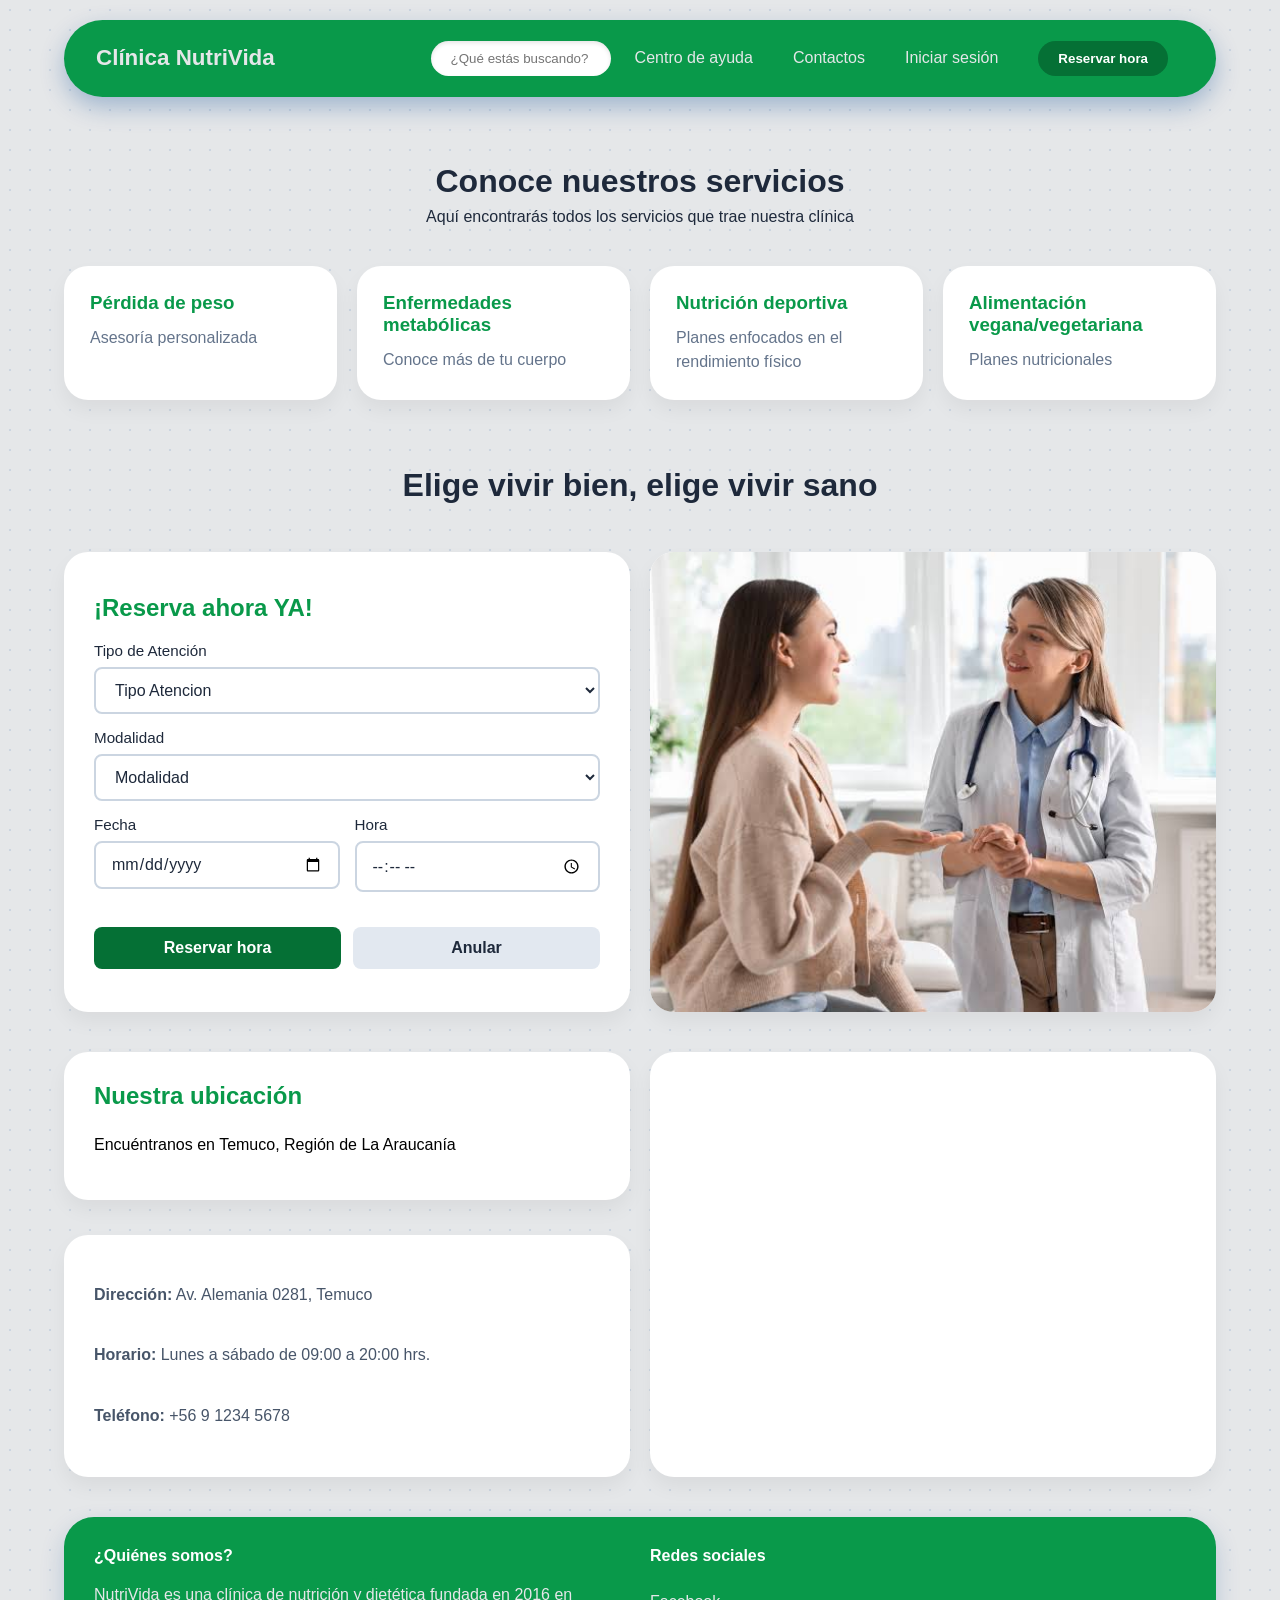
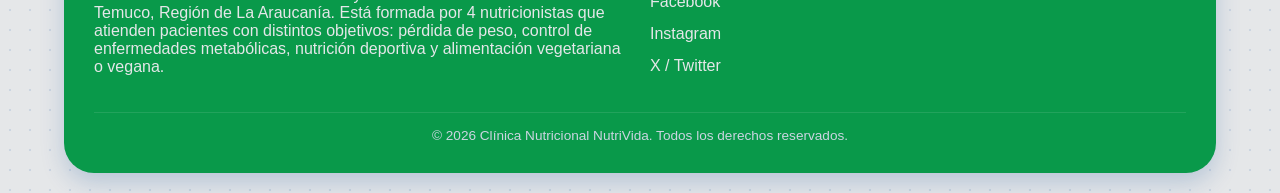
==== html/index.html @ 50902f54 "fixeando" ====
<!DOCTYPE html>
<html lang="es">
<head>
    <meta charset="UTF-8">
    <meta name="viewport" content="width=device-width, initial-scale=1.0">
    <link rel="stylesheet" href="../css/styles.css">
    <link rel="icon" type="image/png" href="../img/Gemini_Generated_Image_iem1bjiem1bjiem1.png">
    <title>Clínica Nutricional NutriVida</title>
</head>
<body>
    <header>
        <h1 class="TituloPagina">Clínica NutriVida</h1>

        <input type="checkbox" id="menu-toggle" class="menu-toggle" hidden>
        <label for="menu-toggle" class="menu-btn" aria-label="Abrir menú">
            <span></span>
            <span></span>
            <span></span>
        </label>

        <div class="contenedor-header">
            <nav>
                <input type="text" class="Buscador" placeholder="¿Qué estás buscando?" aria-label="Buscar">
                <a href="#">Centro de ayuda</a>
                <a href="#">Contactos</a>
                
                <a href="iniciarSesion.html">Iniciar sesión</a>

                <a href="iniciarSesion.html">
                    <button type="button">Reservar hora</button>
                </a>
            </nav>
        </div>
    </header>

    <main class="contenedor-principal">
        <section class="seccion-titulo">
            <h2>Conoce nuestros servicios</h2>
            <p>Aquí encontrarás todos los servicios que trae nuestra clínica</p>
        </section>

        <section class="grid-servicios">
            <article class="tarjeta-servicio">
                <h3>Pérdida de peso</h3>
                <p>Asesoría personalizada</p>
            </article>

            <article class="tarjeta-servicio">
                <h3>Enfermedades metabólicas</h3>
                <p>Conoce más de tu cuerpo</p>
            </article>

            <article class="tarjeta-servicio">
                <h3>Nutrición deportiva</h3>
                <p>Planes enfocados en el rendimiento físico</p>
            </article>

            <article class="tarjeta-servicio">
                <h3>Alimentación vegana/vegetariana</h3>
                <p>Planes nutricionales</p>
            </article>
        </section>

        <section class="seccion-titulo">
            <h2>Elige vivir bien, elige vivir sano</h2>
        </section>

        <section class="contenedor-reserva">
            <article class="tarjeta-formulario">
                <h2>¡Reserva ahora YA!</h2>
                
                <form action="iniciarSesion.html" method="GET">
                    <div class="form-group">
                        <label for="TipoAtencion">Tipo de Atención</label>
                        <select name="TipoAtencion" id="TipoAtencion" required>
                            <option value="" disabled selected>Tipo Atencion</option>
                            <option value="perdida_peso">Pérdida de Peso</option>
                            <option value="enfermedades_metabolica">Enfermedades Metabólica</option>
                            <option value="nutricion_deportiva">Nutrición Deportiva</option>
                            <option value="nutricion_veggie">Nutrición Veggie</option>
                        </select>
                    </div>
                    
                    <div class="form-group">
                        <label for="Modalidad">Modalidad</label>
                        <select name="Modalidad" id="Modalidad" required>
                            <option value="" disabled selected>Modalidad</option>
                            <option value="presencial">Presencial</option>
                            <option value="domicilio">A domicilio</option>
                        </select>
                    </div>

                    <div class="form-row">
                        <div class="form-group">
                            <label for="fecha">Fecha</label>
                            <input type="date" id="fecha" name="Fecha" required />
                        </div>
                        <div class="form-group">
                            <label for="hora">Hora</label>
                            <input type="time" id="hora" name="hora" required />
                        </div>
                    </div>

                    <div class="botones-formulario">
                        <button type="submit" class="btn-reservar">Reservar hora</button>
                        <button type="reset" class="btn-anular">Anular</button>
                    </div>
                </form>
            </article>

            <article class="tarjeta-imagen">
                <img src="../img/images.jpg" alt="Imagen index">
            </article>
        </section>

        <section class="contenedor-ubicacion">
            <article class="tarjeta-ubicacion">
                <h2>Nuestra ubicación</h2>
                <p>Encuéntranos en Temuco, Región de La Araucanía</p>
            </article>

            <article class="tarjeta-ubicacion detalle-contacto">
                <p>
                    <strong>Dirección:</strong> Av. Alemania 0281, Temuco
                </p>
                <p>
                    <strong>Horario:</strong> Lunes a sábado de 09:00 a 20:00 hrs.
                </p>
                <p>
                    <strong>Teléfono:</strong> +56 9 1234 5678
                </p>
            </article>

            <article class="tarjeta-mapa">
                <iframe src="https://www.google.com/maps/embed?pb=!1m18!1m12!1m3!1d99600.31571278397!2d-72.68512200540458!3d-38.7290605803464!2m3!1f0!2f0!3f0!3m2!1i1024!2i768!4f13.1!3m3!1m2!1s0x9614d54fd3031fb5%3A0xb4bd7a18e104cbf6!2sClinica%20RedSalud%20Mayor%20de%20Temuco%20-%20Servicios%20de%20Urgencia%2024%20horas!5e0!3m2!1ses!2scl!4v1788279109929!5m2!1ses!2scl" width="600" height="450" style="border:0;" allowfullscreen="" loading="lazy" referrerpolicy="strict-origin-when-cross-origin"></iframe>
            </article>
        </section>
    </main>

    <footer class="footer-flotante">
        <div class="columna-footer">
            <h4>¿Quiénes somos?</h4>
            <p>
                NutriVida es una clínica de nutrición y dietética fundada en 2016 en Temuco, Región de La
                Araucanía. Está formada por 4 nutricionistas que atienden pacientes con distintos objetivos:
                pérdida de peso, control de enfermedades metabólicas, nutrición deportiva y alimentación
                vegetariana o vegana.
            </p>
        </div>

        <div class="columna-footer">
            <h4>Redes sociales</h4>
            <ul class="redes-lista">
                <li><a href="#">Facebook</a></li>
                <li><a href="#">Instagram</a></li>
                <li><a href="#">X / Twitter</a></li>
            </ul>
        </div>

        <div class="footer-copy">
            <p>&copy; 2026 Clínica Nutricional NutriVida. Todos los derechos reservados.</p>
        </div>
    </footer>
</body>
</html>
---- css/styles.css ----
:root {
    --color-principal: #09994a;
    --texto-principal: #e5e7e9;
    --color-boton: #057035;
}

*,
*::before,
*::after {
    box-sizing: border-box;
}

body {
    margin: 0;
    font-family: 'Segoe UI', Tahoma, Geneva, Verdana, sans-serif;
    background: #e5e7e9;
    background-image: radial-gradient(#cbd5e1 1px, transparent 1px);
    background-size: 20px 20px;
}

header {
    background-color: var(--color-principal);
    color: var(--texto-principal);
    margin: 20px auto;
    width: 90%;
    max-width: 1200px;
    border-radius: 50px;
    padding: 0.8rem 2rem;
    box-shadow: 0 10px 25px rgba(0, 68, 145, 0.3);
    position: sticky;
    top: 20px;
    z-index: 1000;
    display: flex;
    justify-content: space-between;
    align-items: center;
    flex-wrap: wrap;
    gap: 12px;
}

.TituloPagina {
    font-size: 1.4rem;
    font-weight: bold;
    color: var(--texto-principal);
    margin: 0;
}

.contenedor-header {
    display: flex;
    align-items: center;
}

header nav {
    display: flex;
    align-items: center;
    flex-wrap: wrap;
    gap: 8px;
}

header nav a {
    color: var(--texto-principal);
    text-decoration: none;
    font-weight: 500;
    padding: 8px 16px;
    border-radius: 20px;
    transition: background-color 0.3s ease;
    white-space: nowrap;
}

header nav a:hover {
    background-color: rgba(255, 255, 255, 0.12);
}

.menu-btn {
    display: none;
    flex-direction: column;
    justify-content: center;
    gap: 5px;
    cursor: pointer;
    padding: 8px;
}

.menu-btn span {
    display: block;
    width: 22px;
    height: 2px;
    background: var(--texto-principal);
    border-radius: 2px;
}

.Buscador {
    padding: 10px 20px;
    border-radius: 30px;
    border: none;
    outline: none;
    width: 180px;
    max-width: 100%;
    box-shadow: inset 0 2px 4px rgba(0, 0, 0, 0.1);
}

header nav button {
    background-color: var(--color-boton);
    color: white;
    border: none;
    padding: 10px 20px;
    border-radius: 30px;
    font-weight: bold;
    cursor: pointer;
    white-space: nowrap;
}

header nav button:hover {
    filter: brightness(1.08);
}

.contenedor-principal {
    width: 90%;
    max-width: 1200px;
    margin: 40px auto;
    display: flex;
    flex-direction: column;
    gap: 40px;
}

.seccion-titulo {
    text-align: center;
    color: #1e293b;
}

.seccion-titulo h2 {
    font-size: 2rem;
    margin-bottom: 8px;
}

.seccion-titulo p {
    margin: 0;
}

.grid-servicios {
    display: grid;
    grid-template-columns: repeat(auto-fit, minmax(240px, 1fr));
    gap: 20px;
}

.tarjeta-servicio {
    background-color: #ffffff;
    padding: 25px;
    border-radius: 24px;
    box-shadow: 0 10px 20px rgba(0, 0, 0, 0.05);
    border: 1px solid rgba(255, 255, 255, 0.8);
    transition: transform 0.3s ease, box-shadow 0.3s ease;
}

.tarjeta-servicio:hover {
    transform: translateY(-8px);
    box-shadow: 0 15px 30px rgba(0, 68, 145, 0.12);
}

.tarjeta-servicio h3 {
    color: var(--color-principal);
    margin-top: 0;
    margin-bottom: 12px;
}

.tarjeta-servicio p {
    color: #64748b;
    line-height: 1.5;
    margin: 0;
}

form {
    display: flex;
    flex-direction: column;
    gap: 15px;
}

.contenedor-reserva {
    display: grid;
    grid-template-columns: 1fr 1fr;
    gap: 20px;
}

.tarjeta-formulario {
    background-color: #ffffff;
    padding: 30px;
    border-radius: 24px;
    box-shadow: 0 10px 20px rgba(0, 0, 0, 0.05);
    display: flex;
    flex-direction: column;
    justify-content: center;
}

.tarjeta-formulario h2 {
    color: var(--color-principal);
    margin-top: 0;
    margin-bottom: 20px;
}

.tarjeta-imagen {
    background: white;
    border-radius: 24px;
    overflow: hidden;
    box-shadow: 0 10px 20px rgba(0, 0, 0, 0.05);
    display: flex;
    flex-direction: column;
    justify-content: flex-start;
}

.tarjeta-imagen img {
    width: 100%;
    height: 460px;
    object-fit: cover;
    display: block;
}

.form-group {
    display: flex;
    flex-direction: column;
    gap: 8px;
}

.form-row {
    display: grid;
    grid-template-columns: 1fr 1fr;
    gap: 15px;
}

label {
    color: #1e293b;
    font-weight: 500;
    font-size: 0.95rem;
}

select,
input[type="date"],
input[type="time"] {
    padding: 12px 15px;
    border: 2px solid #cbd5e1;
    border-radius: 8px;
    font-size: 1rem;
    font-family: inherit;
    color: #1e293b;
    background-color: #ffffff;
    transition: border-color 0.3s ease, box-shadow 0.3s ease;
    cursor: pointer;
}

select:hover,
input[type="date"]:hover,
input[type="time"]:hover {
    border-color: var(--color-principal);
}

select:focus,
input[type="date"]:focus,
input[type="time"]:focus {
    outline: none;
    border-color: var(--color-principal);
    box-shadow: 0 0 0 3px rgba(9, 153, 74, 0.1);
}

select option {
    color: #1e293b;
    background-color: #ffffff;
}

.botones-formulario {
    display: flex;
    gap: 12px;
    justify-content: flex-start;
    margin-top: 20px;
}

.btn-reservar,
.btn-anular {
    padding: 12px 24px;
    border: none;
    border-radius: 8px;
    font-size: 1rem;
    font-weight: 600;
    cursor: pointer;
    transition: all 0.3s ease;
    flex: 1;
}

.btn-reservar {
    background-color: var(--color-boton);
    color: white;
}

.btn-reservar:hover {
    filter: brightness(1.1);
    transform: translateY(-2px);
}

.btn-anular {
    background-color: #e2e8f0;
    color: #1e293b;
}

.btn-anular:hover {
    background-color: #cbd5e1;
    transform: translateY(-2px);
}

.contenedor-ubicacion {
    display: grid;
    grid-template-columns: 1fr 1fr;
    gap: 20px;
}

.tarjeta-ubicacion {
    background: white;
    padding: 30px;
    border-radius: 24px;
    box-shadow: 0 10px 20px rgba(0, 0, 0, 0.05);
    display: flex;
    flex-direction: column;
    justify-content: center;
}

.tarjeta-ubicacion h2 {
    color: var(--color-principal);
    margin-top: 0;
    margin-bottom: 10px;
}

.detalle-contacto {
    margin-top: 15px;
    line-height: 1.8;
    color: #475569;
}

.tarjeta-mapa {
    grid-column: 2;
    grid-row: 1 / span 2;
    background: white;
    border-radius: 24px;
    overflow: hidden;
    box-shadow: 0 10px 20px rgba(0, 0, 0, 0.05);
    min-height: 280px;
}

.tarjeta-mapa iframe {
    width: 100%;
    height: 100%;
    min-height: 280px;
    display: block;
    border: 0;
}

.FotoPrincipal img{
    grid-column: 1;
    grid-row: 1 / span 2;
    background: white;
    border-radius: 24px;
    overflow: hidden;
    box-shadow: 0 10px 20px rgba(0, 0, 0, 0.05);
    min-height: 280px;
}

.footer-flotante {
    width: 90%;
    max-width: 1200px;
    margin: 40px auto 20px auto;
    background-color: var(--color-principal);
    color: var(--texto-principal);
    padding: 30px;
    border-radius: 30px;
    display: flex;
    flex-wrap: wrap;
    justify-content: space-between;
    gap: 20px;
    box-shadow: 0 10px 25px rgba(0, 68, 145, 0.2);
}

.columna-footer {
    flex: 1 1 280px;
}

.columna-footer h4 {
    margin-top: 0;
    color: #ffffff;
}

.redes-lista {
    list-style: none;
    padding: 0;
    margin: 0;
}

.redes-lista li a {
    color: var(--texto-principal);
    text-decoration: none;
    line-height: 2;
    transition: color 0.2s;
}

.redes-lista li a:hover {
    color: #ffffff;
}

.footer-copy {
    flex-basis: 100%;
    width: 100%;
    text-align: center;
    border-top: 1px solid rgba(255, 255, 255, 0.1);
    padding-top: 15px;
    font-size: 0.85rem;
    color: #cbd5e1;
}

.footer-copy p {
    margin: 0;
}

@media (max-width: 900px) {
    header {
        border-radius: 28px;
        padding: 0.8rem 1.2rem;
    }

    .seccion-titulo h2 {
        font-size: 1.6rem;
    }
}

@media (max-width: 768px) {
    header {
        top: 12px;
        margin: 12px auto;
        border-radius: 24px;
        align-items: center;
    }

    .menu-btn {
        display: flex;
        margin-left: auto;
    }

    .contenedor-header {
        display: none;
        width: 100%;
    }

    .menu-toggle:checked ~ .contenedor-header {
        display: block;
    }

    header nav {
        flex-direction: column;
        align-items: stretch;
        width: 100%;
        padding: 8px 0 12px;
    }

    .Buscador,
    header nav a,
    header nav button {
        width: 100%;
        text-align: center;
    }

    .contenedor-principal {
        margin: 24px auto;
        gap: 24px;
    }

    .grid-servicios {
        grid-template-columns: 1fr;
    }

    .tarjeta-servicio:hover {
        transform: none;
    }

    .contenedor-ubicacion {
        grid-template-columns: 1fr;
    }

    .tarjeta-mapa {
        grid-column: auto;
        grid-row: auto;
    }

    .contenedor-reserva {
        grid-template-columns: 1fr;
    }

    form {
        grid-template-columns: 1fr 1fr;
        gap: 10px;
    }

    .form-group:nth-child(5),
    .form-group:nth-child(6),
    .botones-formulario {
        grid-column: 1 / 3;
    }

    .tarjeta-formulario,
    .tarjeta-imagen,
    .tarjeta-ubicacion,
    .tarjeta-mapa,
    .footer-flotante {
        border-radius: 20px;
    }

    .footer-flotante {
        padding: 24px 20px;
        margin: 24px auto 16px;
    }
}

@media (max-width: 480px) {
    header {
        width: 94%;
        padding: 0.7rem 1rem;
    }

    .TituloPagina {
        font-size: 1.15rem;
    }

    .contenedor-principal,
    .footer-flotante {
        width: 94%;
    }

    .seccion-titulo h2 {
        font-size: 1.4rem;
    }

    .tarjeta-servicio,
    .tarjeta-ubicacion,
    .tarjeta-formulario {
        padding: 15px;
    }

    .tarjeta-mapa iframe {
        min-height: 220px;
    }

    form {
        grid-template-columns: 1fr;
        gap: 8px;
    }

    .form-group:nth-child(5),
    .form-group:nth-child(6),
    .botones-formulario {
        grid-column: auto;
    }

    .botones-formulario {
        flex-direction: column;
    }

    .btn-reservar,
    .btn-anular {
        width: 100%;
    }

    .tarjeta-imagen img {
        height: 220px;
    }

    .tarjeta-formulario {
        min-height: auto;
    }
}
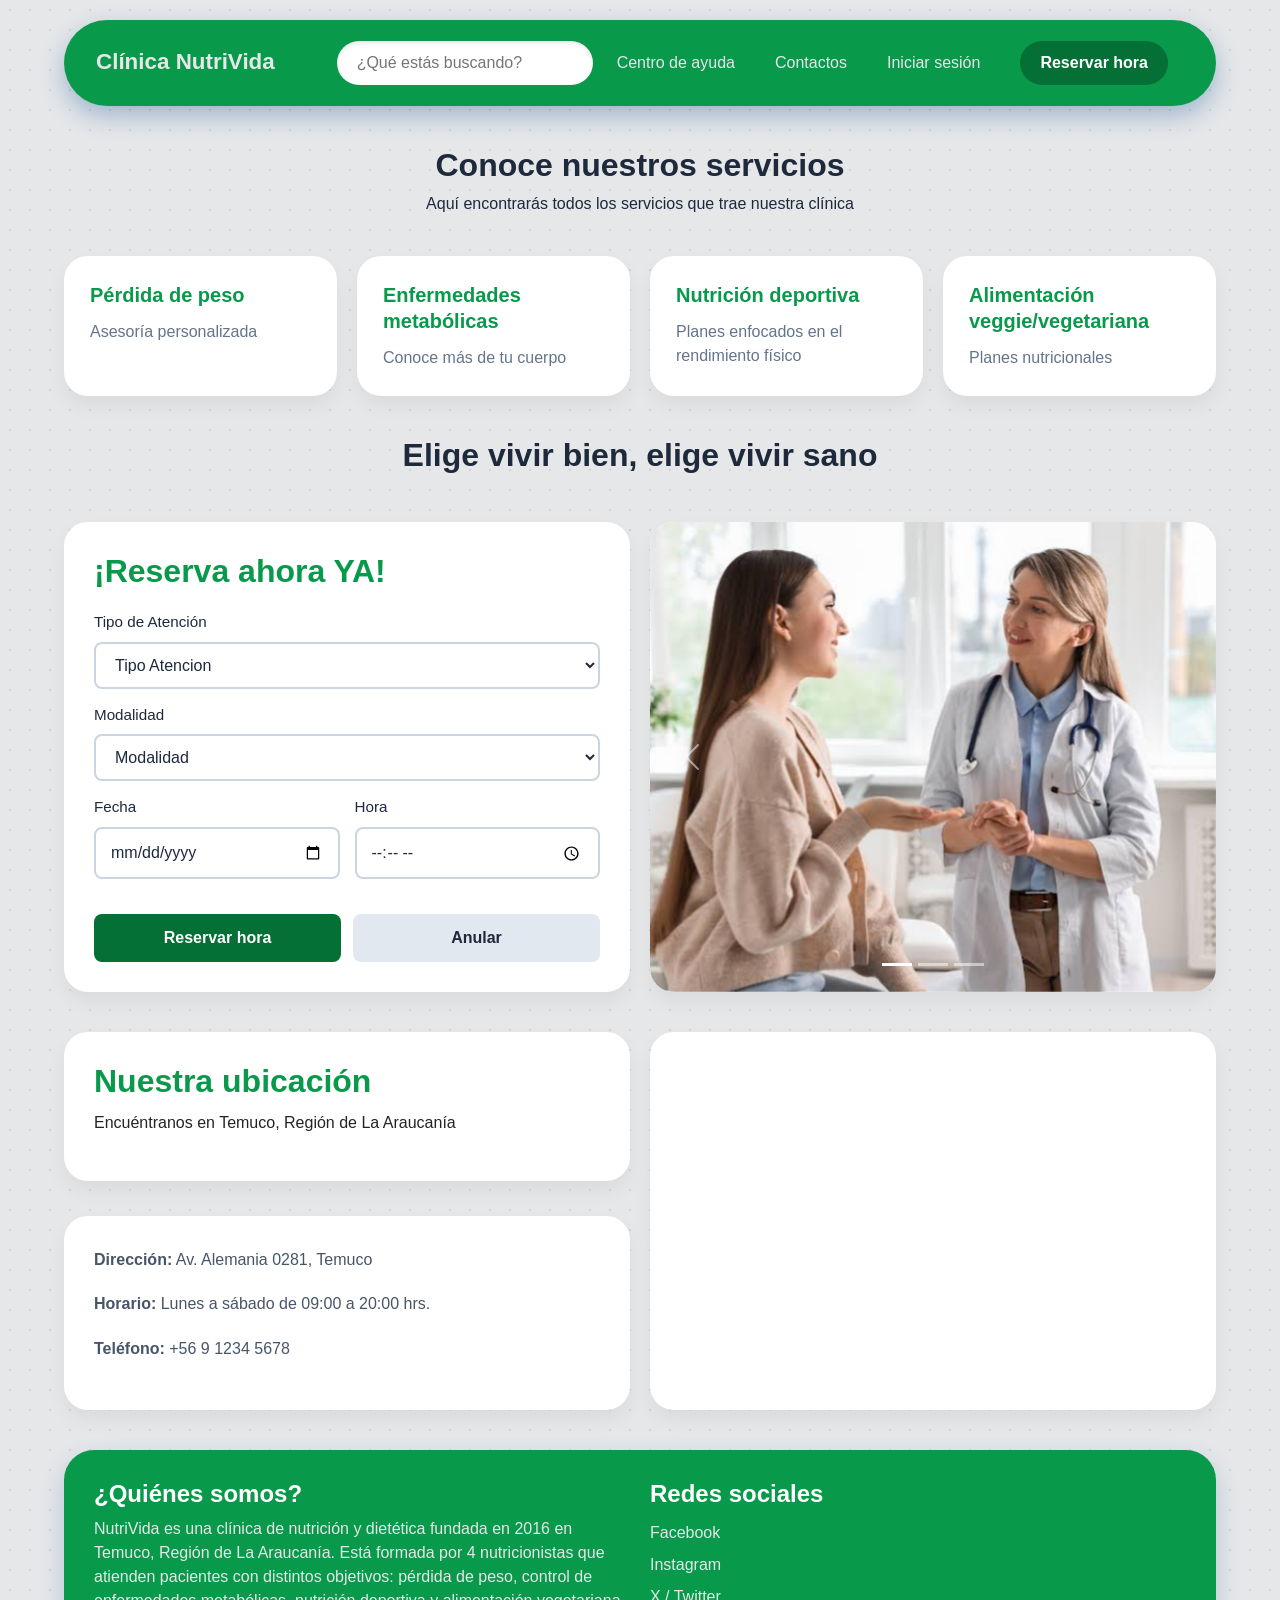
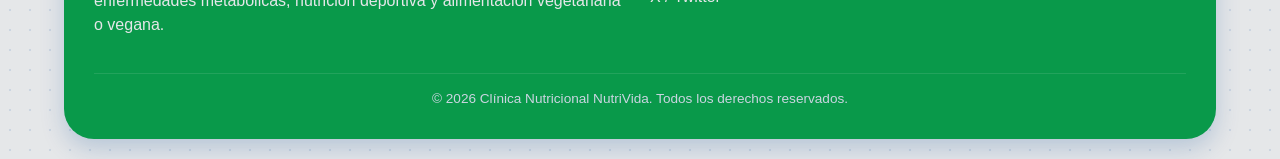
==== commit 36d2c911: "javascript listo y boostrap tambien" ====
--- a/html/index.html
+++ b/html/index.html
@@ -3,6 +3,7 @@
 <head>
     <meta charset="UTF-8">
     <meta name="viewport" content="width=device-width, initial-scale=1.0">
+    <link href="https://cdn.jsdelivr.net/npm/bootstrap@5.3.3/dist/css/bootstrap.min.css" rel="stylesheet">
     <link rel="stylesheet" href="../css/styles.css">
     <link rel="icon" type="image/png" href="../img/Gemini_Generated_Image_iem1bjiem1bjiem1.png">
     <title>Clínica Nutricional NutriVida</title>
@@ -23,9 +24,7 @@
                 <input type="text" class="Buscador" placeholder="¿Qué estás buscando?" aria-label="Buscar">
                 <a href="#">Centro de ayuda</a>
                 <a href="#">Contactos</a>
-                
                 <a href="iniciarSesion.html">Iniciar sesión</a>
-
                 <a href="iniciarSesion.html">
                     <button type="button">Reservar hora</button>
                 </a>
@@ -56,7 +55,7 @@
             </article>
 
             <article class="tarjeta-servicio">
-                <h3>Alimentación vegana/vegetariana</h3>
+                <h3>Alimentación veggie/vegetariana</h3>
                 <p>Planes nutricionales</p>
             </article>
         </section>
@@ -68,7 +67,6 @@
         <section class="contenedor-reserva">
             <article class="tarjeta-formulario">
                 <h2>¡Reserva ahora YA!</h2>
-                
                 <form action="iniciarSesion.html" method="GET">
                     <div class="form-group">
                         <label for="TipoAtencion">Tipo de Atención</label>
@@ -109,7 +107,34 @@
             </article>
 
             <article class="tarjeta-imagen">
-                <img src="../img/images.jpg" alt="Imagen index">
+                <div id="carruselClinica" class="carousel slide shadow rounded-4 overflow-hidden" data-bs-ride="carousel">
+                    <div class="carousel-indicators">
+                        <button type="button" data-bs-target="#carruselClinica" data-bs-slide-to="0" class="active" aria-current="true" aria-label="Slide 1"></button>
+                        <button type="button" data-bs-target="#carruselClinica" data-bs-slide-to="1" aria-label="Slide 2"></button>
+                        <button type="button" data-bs-target="#carruselClinica" data-bs-slide-to="2" aria-label="Slide 3"></button>
+                    </div>
+
+                    <div class="carousel-inner">
+                        <div class="carousel-item active">
+                            <img src="../img/images.jpg" class="d-block w-100" alt="Instalaciones de la clínica">
+                        </div>
+                        <div class="carousel-item">
+                            <img src="../img/foto2index.jpg" class="d-block w-100" alt="Atención personalizada">
+                        </div>
+                        <div class="carousel-item">
+                            <img src="../img/imagen3index.jpg" class="d-block w-100" alt="Evaluación nutricional">
+                        </div>
+                    </div>
+
+                    <button class="carousel-control-prev" type="button" data-bs-target="#carruselClinica" data-bs-slide="prev">
+                        <span class="carousel-control-prev-icon" aria-hidden="true"></span>
+                        <span class="visually-hidden">Anterior</span>
+                    </button>
+                    <button class="carousel-control-next" type="button" data-bs-target="#carruselClinica" data-bs-slide="next">
+                        <span class="carousel-control-next-icon" aria-hidden="true"></span>
+                        <span class="visually-hidden">Siguiente</span>
+                    </button>
+                </div>
             </article>
         </section>
 
@@ -161,5 +186,8 @@
             <p>&copy; 2026 Clínica Nutricional NutriVida. Todos los derechos reservados.</p>
         </div>
     </footer>
+
+    <script src="https://cdn.jsdelivr.net/npm/bootstrap@5.3.3/dist/js/bootstrap.bundle.min.js"></script>
+    <script src="../js/index.js"></script>
 </body>
 </html>
--- a/css/styles.css
+++ b/css/styles.css
@@ -16,6 +16,15 @@
     background: #e5e7e9;
     background-image: radial-gradient(#cbd5e1 1px, transparent 1px);
     background-size: 20px 20px;
+}
+
+h1,
+h2,
+h3,
+h4,
+h5,
+h6 {
+    font-weight: bold;
 }
 
 header {
@@ -92,7 +101,7 @@
     border-radius: 30px;
     border: none;
     outline: none;
-    width: 180px;
+    width: clamp(220px, 20vw, 280px);
     max-width: 100%;
     box-shadow: inset 0 2px 4px rgba(0, 0, 0, 0.1);
 }
@@ -137,11 +146,12 @@
 
 .grid-servicios {
     display: grid;
-    grid-template-columns: repeat(auto-fit, minmax(240px, 1fr));
+    grid-template-columns: repeat(auto-fit, minmax(0, 1fr));
     gap: 20px;
 }
 
 .tarjeta-servicio {
+    min-width: 0;
     background-color: #ffffff;
     padding: 25px;
     border-radius: 24px;
@@ -159,6 +169,10 @@
     color: var(--color-principal);
     margin-top: 0;
     margin-bottom: 12px;
+    font-size: 1.25rem;
+    line-height: 1.3;
+    overflow-wrap: break-word;
+    word-break: normal;
 }
 
 .tarjeta-servicio p {
@@ -202,12 +216,23 @@
     box-shadow: 0 10px 20px rgba(0, 0, 0, 0.05);
     display: flex;
     flex-direction: column;
-    justify-content: flex-start;
+    min-height: 460px;
+}
+
+.tarjeta-imagen .carousel,
+.tarjeta-imagen .carousel-inner,
+.tarjeta-imagen .carousel-item {
+    height: 100%;
+}
+
+.tarjeta-imagen .carousel {
+    flex: 1;
 }
 
 .tarjeta-imagen img {
     width: 100%;
-    height: 460px;
+    height: 100%;
+    min-height: 460px;
     object-fit: cover;
     display: block;
 }
@@ -561,7 +586,12 @@
     }
 
     .tarjeta-imagen img {
-        height: 220px;
+        height: 100%;
+        min-height: 220px;
+    }
+
+    .tarjeta-imagen {
+        min-height: 220px;
     }
 
     .tarjeta-formulario {
